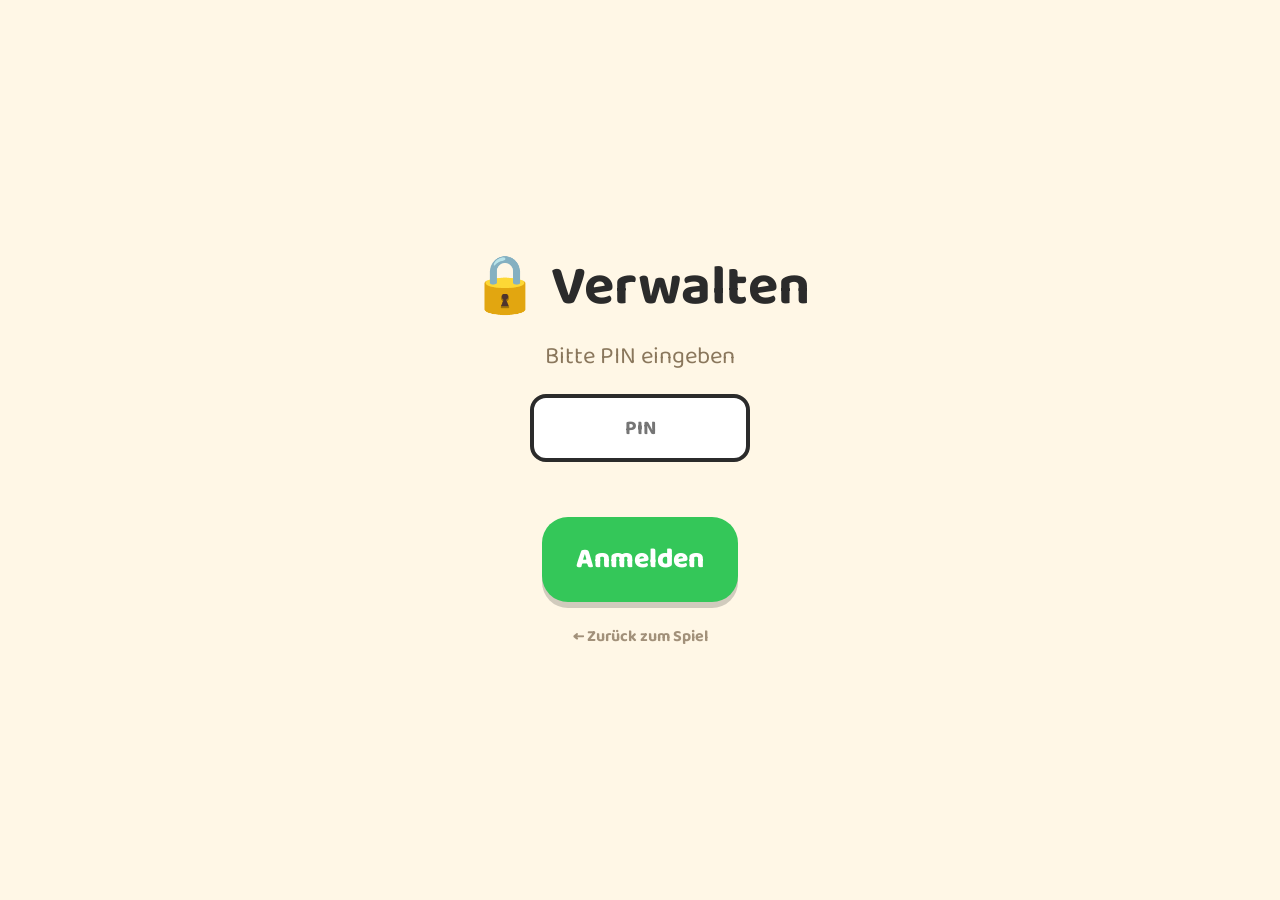
==== admin.html @ 4631b740 "ErsteWoerter: kindgerechtes Lese-Lernspiel (Bild zu Wort zuordnen) - Zuordnungs-Spiel: Bild + N Woer" ====
<!DOCTYPE html>
<html lang="de">
<head>
  <meta charset="utf-8">
  <meta name="viewport" content="width=device-width, initial-scale=1, viewport-fit=cover">
  <meta name="theme-color" content="#FFF7E6">
  <title>ErsteWörter – Verwalten</title>
  <link rel="preconnect" href="https://fonts.googleapis.com">
  <link rel="stylesheet" href="https://fonts.googleapis.com/css2?family=Baloo+2:wght@500;700;800&display=swap">
  <link rel="stylesheet" href="style.css">
</head>
<body>
<main class="app admin">

  <!-- Login -->
  <section id="login" class="screen active">
    <h1 class="logo">🔒 Verwalten</h1>
    <p class="subtitle">Bitte PIN eingeben</p>
    <input id="pin" class="text-input" type="password" inputmode="numeric" placeholder="PIN" style="max-width:220px;text-align:center;">
    <p id="login-error" class="hint"></p>
    <button id="login-btn" class="big-btn start">Anmelden</button>
    <a class="admin-link" href="index.html">← Zurück zum Spiel</a>
  </section>

  <!-- Verwaltung -->
  <section id="panel" class="screen">
    <h1 class="logo">⚙️ Wörter verwalten</h1>

    <div class="card">
      <label class="field">
        <span>Wort</span>
        <input id="f-wort" class="text-input" type="text" placeholder="z. B. KATZE" autocomplete="off">
      </label>
      <label class="field">
        <span>Kategorie</span>
        <input id="f-kat" class="text-input" type="text" placeholder="z. B. Tiere" list="kat-list" autocomplete="off">
        <datalist id="kat-list"></datalist>
      </label>
      <label class="field">
        <span>Bild (Foto oder Grafik)</span>
        <input id="f-bild" class="text-input" type="file" accept="image/*">
      </label>
      <img id="preview" class="preview" alt="Vorschau">
      <button id="add-btn" class="big-btn start">➕ Hinzufügen</button>
      <p id="form-msg" class="hint"></p>
    </div>

    <h2 class="label">Eigene Wörter (<span id="count">0</span>)</h2>
    <div id="list" class="word-list"></div>

    <div class="card tools">
      <button id="export-btn" class="big-btn ghost">⬇️ Sichern</button>
      <label class="big-btn ghost file-label">⬆️ Importieren
        <input id="import-input" type="file" accept="application/json" hidden>
      </label>
    </div>

    <a class="admin-link" href="index.html">← Zurück zum Spiel</a>
  </section>

</main>
<script src="admin.js"></script>
</body>
</html>
---- style.css ----
:root{
  --bg:#FFF7E6;
  --ink:#2B2B2B;
  --green:#34C759;
  --red:#FF3B30;
  --yellow:#FFD23F;
}

*{box-sizing:border-box;}
html,body{margin:0;min-height:100%;}
body{
  font-family:"Baloo 2","Trebuchet MS","Segoe UI",system-ui,sans-serif;
  background:var(--bg);
  color:var(--ink);
  -webkit-tap-highlight-color:transparent;
  -webkit-user-select:none;
  user-select:none;
}

.app{
  min-height:100vh;
  min-height:100dvh;
  display:flex;
  flex-direction:column;
  align-items:center;
  padding:18px;
}

/* ---------- Screens ---------- */
.screen{
  display:none;
  flex-direction:column;
  align-items:center;
  width:100%;
  max-width:680px;
  gap:18px;
  text-align:center;
  margin:auto;            /* vertikal zentriert, aber scroll-sicher bei vielen Wörtern */
}
.screen.active{display:flex;}

.logo{font-size:clamp(34px,8vw,56px);margin:6px 0 0;line-height:1.1;}
.subtitle{font-size:clamp(18px,4vw,24px);margin:0;color:#8a775c;}
.label{font-weight:700;font-size:20px;margin:6px 0 0;}
.hint{color:#b5651d;font-weight:700;min-height:1.2em;margin:0;}

/* ---------- Buttons ---------- */
.big-btn{
  border:none;
  border-radius:26px;
  padding:20px 34px;
  font:inherit;
  font-weight:800;
  font-size:clamp(22px,5vw,28px);
  cursor:pointer;
  color:#fff;
  box-shadow:0 6px 0 rgba(0,0,0,.18);
  transition:transform .06s, box-shadow .06s;
}
.big-btn.start{background:var(--green);}
.big-btn.ghost{background:#fff;color:var(--ink);border:4px solid var(--ink);box-shadow:0 6px 0 rgba(0,0,0,.12);}
.big-btn:active{transform:translateY(4px);box-shadow:0 2px 0 rgba(0,0,0,.18);}
.big-btn:disabled{opacity:.45;cursor:not-allowed;transform:none;}

.admin-link{margin-top:4px;color:#a2917a;text-decoration:none;font-weight:700;font-size:16px;}
.text-link{background:none;border:none;color:#a2917a;font:inherit;font-weight:700;font-size:16px;cursor:pointer;}

/* ---------- Anzahl wählen ---------- */
.count-buttons{display:flex;flex-wrap:wrap;gap:10px;justify-content:center;}
.count-btn{
  width:62px;height:62px;
  border:4px solid var(--ink);
  border-radius:18px;
  background:#fff;
  font:inherit;font-size:26px;font-weight:800;
  cursor:pointer;
  transition:transform .06s;
}
.count-btn.selected{background:var(--yellow);transform:translateY(-3px);}

/* ---------- Option: Weiß / Farbig ---------- */
.opt-buttons{display:flex;gap:12px;justify-content:center;flex-wrap:wrap;}
.opt-btn{
  border:4px solid var(--ink);
  border-radius:18px;
  background:#fff;
  font:inherit;font-size:20px;font-weight:800;
  padding:12px 20px;
  cursor:pointer;
  transition:transform .06s;
}
.opt-btn.selected{background:var(--yellow);transform:translateY(-3px);}

/* ---------- Fortschritt ---------- */
.progress{display:flex;gap:10px;flex-wrap:wrap;justify-content:center;}
.dot{width:18px;height:18px;border-radius:50%;background:#EAD9B5;border:2px solid #d6bf90;}
.dot.done{background:var(--green);border-color:#28a046;}

/* ---------- Bild ---------- */
.image-wrap{
  position:relative;
  width:min(78vw,340px);
  aspect-ratio:1;
  background:#fff;
  border:6px solid var(--ink);
  border-radius:30px;
  overflow:hidden;
  box-shadow:0 8px 0 rgba(0,0,0,.12);
}
.q-image{width:100%;height:100%;object-fit:contain;display:block;}
.feedback{
  position:absolute;inset:0;
  display:flex;align-items:center;justify-content:center;
  font-size:150px;font-weight:800;
  pointer-events:none;opacity:0;
}
.feedback.ok{color:var(--green);opacity:1;animation:pop .4s;}
.feedback.no{color:var(--red);opacity:1;animation:pop .4s;}

/* ---------- Auswahl-Wörter ---------- */
.choices{
  display:grid;
  grid-template-columns:1fr 1fr;
  gap:14px;
  width:min(92vw,520px);
}
.choice{
  border:5px solid var(--ink);
  border-radius:22px;
  padding:24px 8px;
  font:inherit;font-weight:800;
  font-size:clamp(22px,6vw,34px);
  letter-spacing:1px;
  cursor:pointer;
  color:var(--ink);
  box-shadow:0 5px 0 rgba(0,0,0,.16);
  transition:transform .05s;
}
.choices .choice:nth-child(4n+1){background:#FFD23F;}
.choices .choice:nth-child(4n+2){background:#7FC8FF;}
.choices .choice:nth-child(4n+3){background:#FF9FB2;}
.choices .choice:nth-child(4n+4){background:#9BE89B;}
/* Weiß-Modus: alle Wort-Buttons neutral weiß (grün/rot-Feedback bleibt erhalten) */
.choices.plain .choice{background:#fff;}
.choice:active{transform:translateY(3px);}
.choice.done{background:var(--green)!important;color:#fff;animation:pop .4s;}
.choice.done::after{content:" ✓";}
.choice.wrong{background:var(--red)!important;color:#fff;animation:shake .4s;}
.choice:disabled{cursor:default;}

/* viele Wörter (7–10): etwas kompakter, damit alles gut passt */
.choices.many{gap:10px;}
.choices.many .choice{padding:16px 8px;font-size:clamp(18px,4.5vw,26px);}

/* ---------- Gewonnen ---------- */
.win-emoji{font-size:120px;animation:pop .5s;}
.win-title{font-size:clamp(32px,8vw,44px);margin:0;}

/* ---------- Animationen ---------- */
@keyframes pop{0%{transform:scale(.4);}60%{transform:scale(1.15);}100%{transform:scale(1);}}
@keyframes shake{0%,100%{transform:translateX(0);}25%{transform:translateX(-7px);}75%{transform:translateX(7px);}}

/* ================= Admin ================= */
.admin .card{
  background:#fff;
  border:5px solid var(--ink);
  border-radius:24px;
  padding:18px;
  width:min(92vw,520px);
  display:flex;
  flex-direction:column;
  gap:14px;
  box-shadow:0 6px 0 rgba(0,0,0,.10);
}
.text-input{
  border:4px solid var(--ink);
  border-radius:16px;
  padding:14px 16px;
  font:inherit;font-size:20px;font-weight:700;
  width:100%;
  background:#fff;
}
.field{display:flex;flex-direction:column;gap:6px;text-align:left;font-weight:700;}
.field span{font-size:16px;color:#7a6a55;}
.preview{
  display:none;
  width:120px;height:120px;
  object-fit:contain;
  border:4px solid var(--ink);
  border-radius:16px;
  background:#fff;
  align-self:center;
}
.preview.show{display:block;}

.word-list{display:flex;flex-direction:column;gap:10px;width:min(92vw,520px);}
.word-row{
  display:flex;align-items:center;gap:12px;
  background:#fff;border:4px solid var(--ink);border-radius:18px;
  padding:8px 12px;
}
.thumb{width:52px;height:52px;object-fit:contain;border:2px solid #ddd;border-radius:10px;background:#fff;flex:0 0 auto;}
.word-name{font-weight:800;font-size:22px;flex:1;text-align:left;}
.word-cat{font-size:14px;color:#9a8b73;font-weight:700;}
.del-btn{border:none;background:#FFE2E0;border-radius:12px;padding:8px 12px;font-size:20px;cursor:pointer;}
.tools{flex-direction:row!important;flex-wrap:wrap;justify-content:center;}
.tools .big-btn{font-size:18px;padding:14px 20px;}
.file-label{display:inline-flex;align-items:center;cursor:pointer;}
.empty{color:#a2917a;font-weight:700;}
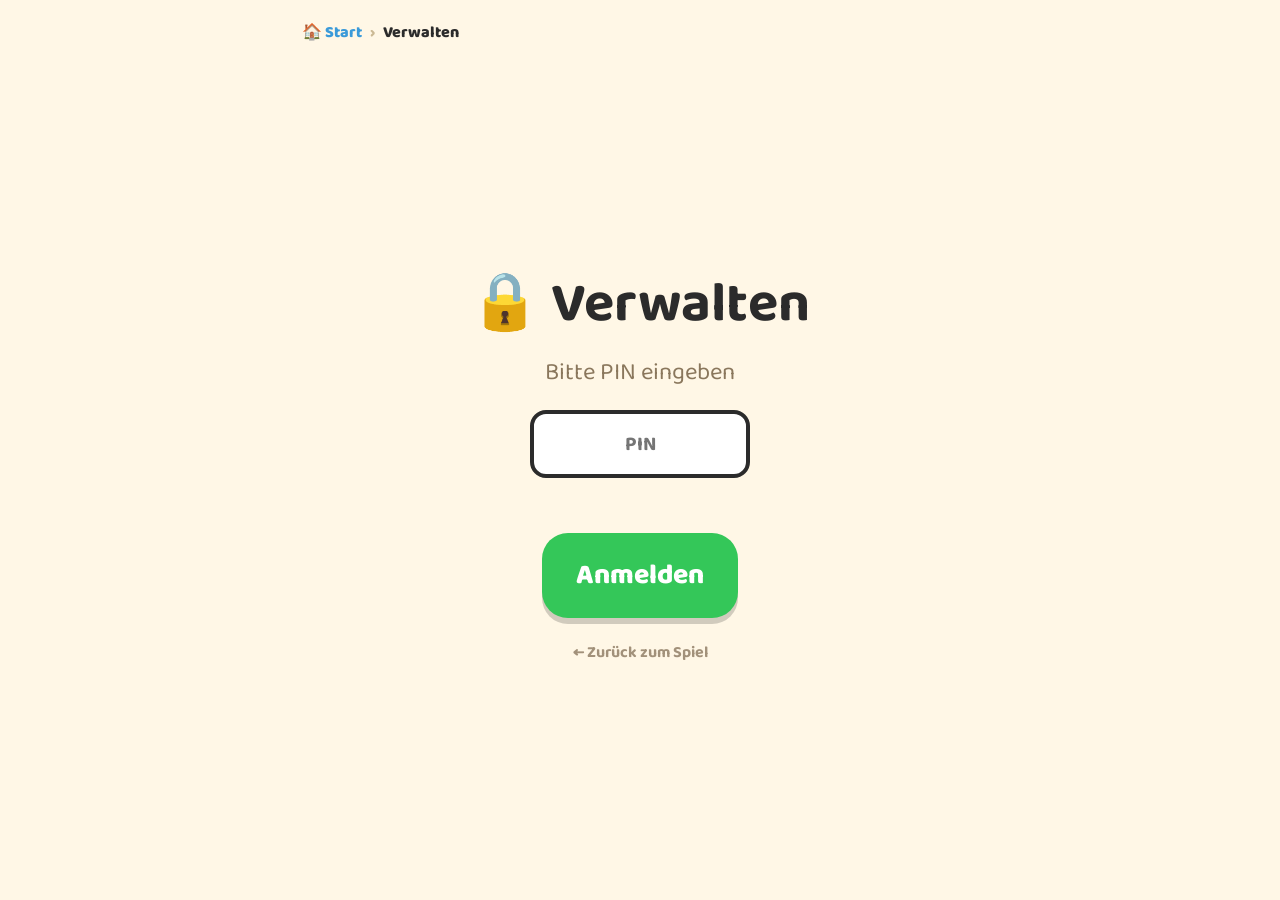
==== commit 0ec95d64: "Navigation + volle Wort-Bearbeitung - Unter-URLs per Hash (#spiel/#fertig), Breadcrumb, Zurueck-Butt" ====
--- a/admin.html
+++ b/admin.html
@@ -11,6 +11,12 @@
 </head>
 <body>
 <main class="app admin">
+
+  <nav class="crumbs">
+    <a href="index.html">🏠 Start</a>
+    <span class="sep">›</span>
+    <span class="here">Verwalten</span>
+  </nav>
 
   <!-- Login -->
   <section id="login" class="screen active">
@@ -27,6 +33,7 @@
     <h1 class="logo">⚙️ Wörter verwalten</h1>
 
     <div class="card">
+      <h2 id="form-title" class="form-title">Neues Wort</h2>
       <label class="field">
         <span>Wort</span>
         <input id="f-wort" class="text-input" type="text" placeholder="z. B. KATZE" autocomplete="off">
@@ -36,16 +43,23 @@
         <input id="f-kat" class="text-input" type="text" placeholder="z. B. Tiere" list="kat-list" autocomplete="off">
         <datalist id="kat-list"></datalist>
       </label>
-      <label class="field">
+      <div class="field">
         <span>Bild (Foto oder Grafik)</span>
-        <input id="f-bild" class="text-input" type="file" accept="image/*">
-      </label>
+        <div class="file-pick">
+          <input id="f-bild" type="file" accept="image/*" hidden>
+          <button type="button" id="f-bild-btn" class="file-btn">📷 Bild wählen</button>
+          <span id="f-bild-name" class="file-name">Keine Datei gewählt</span>
+        </div>
+      </div>
       <img id="preview" class="preview" alt="Vorschau">
-      <button id="add-btn" class="big-btn start">➕ Hinzufügen</button>
+      <div class="form-actions">
+        <button id="add-btn" class="big-btn start">➕ Hinzufügen</button>
+        <button id="cancel-btn" class="big-btn ghost" hidden>Abbrechen</button>
+      </div>
       <p id="form-msg" class="hint"></p>
     </div>
 
-    <h2 class="label">Eigene Wörter (<span id="count">0</span>)</h2>
+    <h2 class="label">Alle Wörter (<span id="count">0</span>)</h2>
     <div id="list" class="word-list"></div>
 
     <div class="card tools">
@@ -53,12 +67,14 @@
       <label class="big-btn ghost file-label">⬆️ Importieren
         <input id="import-input" type="file" accept="application/json" hidden>
       </label>
+      <button id="reset-btn" class="big-btn ghost">♻️ Zurücksetzen</button>
     </div>
 
     <a class="admin-link" href="index.html">← Zurück zum Spiel</a>
   </section>
 
 </main>
+<script src="store.js"></script>
 <script src="admin.js"></script>
 </body>
 </html>
--- a/style.css
+++ b/style.css
@@ -25,6 +25,24 @@
   align-items:center;
   padding:18px;
 }
+
+/* ---------- Breadcrumb ---------- */
+.crumbs{
+  width:100%;
+  max-width:680px;
+  display:flex;
+  gap:8px;
+  align-items:center;
+  flex-wrap:wrap;
+  font-weight:800;
+  font-size:16px;
+  color:#a2917a;
+  padding:2px 2px 6px;
+}
+.crumbs a{color:#3a9ad9;text-decoration:none;}
+.crumbs a:hover{text-decoration:underline;}
+.crumbs .sep{color:#cbb994;}
+.crumbs .here{color:var(--ink);}
 
 /* ---------- Screens ---------- */
 .screen{
@@ -120,10 +138,15 @@
 /* ---------- Auswahl-Wörter ---------- */
 .choices{
   display:grid;
-  grid-template-columns:1fr 1fr;
+  grid-template-columns:repeat(3,1fr); /* Fallback – JS setzt die passende Spaltenzahl */
   gap:14px;
-  width:min(92vw,520px);
-}
+  width:min(94vw,560px);
+}
+/* Container-Breite je nach Spaltenzahl */
+.choices.c2{width:min(90vw,400px);}
+.choices.c3{width:min(94vw,560px);}
+.choices.c4{width:min(96vw,700px);gap:10px;}
+.choices.c5{width:min(96vw,780px);gap:10px;}
 .choice{
   border:5px solid var(--ink);
   border-radius:22px;
@@ -148,9 +171,9 @@
 .choice.wrong{background:var(--red)!important;color:#fff;animation:shake .4s;}
 .choice:disabled{cursor:default;}
 
-/* viele Wörter (7–10): etwas kompakter, damit alles gut passt */
-.choices.many{gap:10px;}
-.choices.many .choice{padding:16px 8px;font-size:clamp(18px,4.5vw,26px);}
+/* schmalere Spalten (4–5 nebeneinander): kompaktere Schrift, damit alles passt */
+.choices.c4 .choice{padding:18px 6px;font-size:clamp(16px,3.6vw,24px);}
+.choices.c5 .choice{padding:16px 4px;font-size:clamp(13px,3vw,20px);letter-spacing:0;}
 
 /* ---------- Gewonnen ---------- */
 .win-emoji{font-size:120px;animation:pop .5s;}
@@ -207,3 +230,28 @@
 .tools .big-btn{font-size:18px;padding:14px 20px;}
 .file-label{display:inline-flex;align-items:center;cursor:pointer;}
 .empty{color:#a2917a;font-weight:700;}
+
+/* Formular-Kopf + Aktionen */
+.form-title{margin:0 0 2px;font-size:22px;text-align:left;}
+.form-actions{display:flex;gap:10px;flex-wrap:wrap;justify-content:center;}
+.form-actions .big-btn{font-size:20px;padding:14px 22px;}
+
+/* Datei-Auswahl im Webseiten-Stil */
+.file-pick{display:flex;align-items:center;gap:12px;flex-wrap:wrap;}
+.file-btn{
+  border:4px solid var(--ink);
+  border-radius:14px;
+  background:#fff;
+  font:inherit;font-weight:800;font-size:18px;
+  padding:10px 16px;
+  cursor:pointer;
+  box-shadow:0 4px 0 rgba(0,0,0,.12);
+  transition:transform .06s, box-shadow .06s;
+}
+.file-btn:active{transform:translateY(3px);box-shadow:0 1px 0 rgba(0,0,0,.12);}
+.file-name{font-weight:700;color:#8a775c;font-size:15px;}
+
+/* Liste: Bearbeiten-Knopf + markierte Zeile */
+.row-actions{display:flex;gap:6px;flex:0 0 auto;}
+.edit-btn{border:none;background:#E3EEFF;border-radius:12px;padding:8px 12px;font-size:20px;cursor:pointer;}
+.word-row.editing{border-color:#3a9ad9;background:#F0F7FF;}
